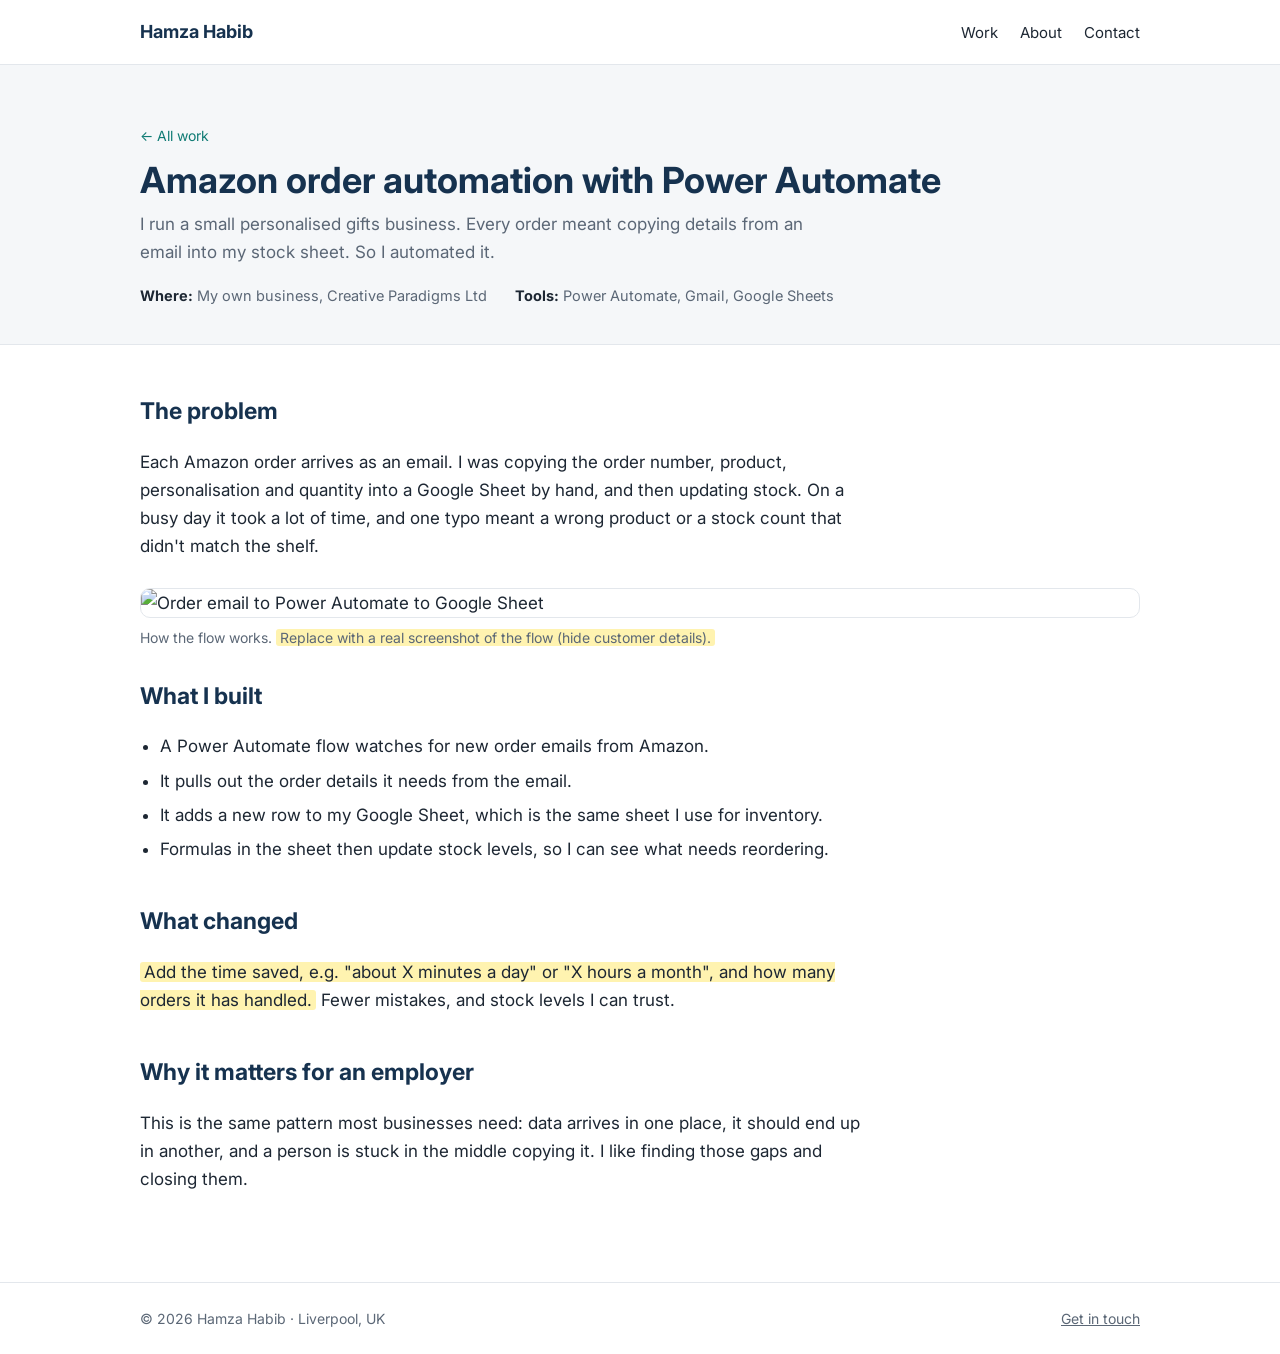
==== amazon-order-automation.html @ 069a05da "Add files via upload" ====
<!doctype html>
<html lang="en">
<head>
<meta charset="utf-8">
<meta name="viewport" content="width=device-width, initial-scale=1">
<title>Amazon order automation with Power Automate | Hamza Habib</title>
<meta name="description" content="Automating Amazon order emails into a Google Sheets inventory system with Power Automate.">
<link rel="preconnect" href="https://fonts.googleapis.com">
<link href="https://fonts.googleapis.com/css2?family=Inter:wght@400;600;700&display=swap" rel="stylesheet">
<link rel="stylesheet" href="style.css">
</head>
<body>
<header class="top"><div class="wrap">
<a class="logo" href="index.html">Hamza Habib</a>
<nav><a href="index.html#work">Work</a><a href="index.html#about" class="hide-sm">About</a><a href="index.html#contact">Contact</a></nav>
</div></header>
<div class="case-head"><div class="wrap">
<a class="back" href="index.html#work">← All work</a>
<h1>Amazon order automation with Power Automate</h1>
<p>I run a small personalised gifts business. Every order meant copying details from an email into my stock sheet. So I automated it.</p>
<div class="facts"><span><b>Where:</b> My own business, Creative Paradigms Ltd</span><span><b>Tools:</b> Power Automate, Gmail, Google Sheets</span></div>
</div></div>
<div class="case"><div class="wrap">
<div class="text">
<h2>The problem</h2>
<p>Each Amazon order arrives as an email. I was copying the order number, product, personalisation and quantity into a Google Sheet by hand, and then updating stock. On a busy day it took a lot of time, and one typo meant a wrong product or a stock count that didn't match the shelf.</p>
</div>

<figure><img src="images/amazon-automation-placeholder.svg" alt="Order email to Power Automate to Google Sheet">
<figcaption>How the flow works. <span class="todo">Replace with a real screenshot of the flow (hide customer details).</span></figcaption></figure>

<div class="text">
<h2>What I built</h2>
<ul>
<li>A Power Automate flow watches for new order emails from Amazon.</li>
<li>It pulls out the order details it needs from the email.</li>
<li>It adds a new row to my Google Sheet, which is the same sheet I use for inventory.</li>
<li>Formulas in the sheet then update stock levels, so I can see what needs reordering.</li>
</ul>

<h2>What changed</h2>
<p><span class="todo">Add the time saved, e.g. "about X minutes a day" or "X hours a month", and how many orders it has handled.</span> Fewer mistakes, and stock levels I can trust.</p>

<h2>Why it matters for an employer</h2>
<p>This is the same pattern most businesses need: data arrives in one place, it should end up in another, and a person is stuck in the middle copying it. I like finding those gaps and closing them.</p>
</div>
</div></div>
<footer><div class="wrap"><span>© 2026 Hamza Habib · Liverpool, UK</span><a href="index.html#contact">Get in touch</a></div></footer>
</body>
</html>
---- style.css ----
:root {
  --ink: #1d2733;
  --muted: #5b6776;
  --line: #e3e7ec;
  --bg: #ffffff;
  --soft: #f5f7f9;
  --accent: #0f7b74;
  --accent-dark: #0b5c57;
  --navy: #16324f;
  --todo: #fff3b0;
}

* { box-sizing: border-box; }

body {
  margin: 0;
  font-family: "Inter", system-ui, -apple-system, "Segoe UI", Roboto, sans-serif;
  color: var(--ink);
  background: var(--bg);
  line-height: 1.65;
  font-size: 17px;
}

img { max-width: 100%; display: block; }
a { color: var(--accent); }
a:hover { color: var(--accent-dark); }

.wrap { max-width: 1040px; margin: 0 auto; padding: 0 20px; }

/* Header */
header.top {
  border-bottom: 1px solid var(--line);
  background: #fff;
  position: sticky; top: 0; z-index: 10;
}
header.top .wrap {
  display: flex; align-items: center; justify-content: space-between;
  height: 64px; gap: 16px;
}
.logo { font-weight: 700; color: var(--navy); text-decoration: none; font-size: 18px; }
nav a {
  color: var(--ink); text-decoration: none; margin-left: 22px; font-size: 15px;
}
nav a:hover { color: var(--accent); }

/* Hero */
.hero { padding: 72px 0 56px; background: var(--soft); border-bottom: 1px solid var(--line); }
.hero h1 { font-size: 44px; line-height: 1.15; margin: 0 0 10px; color: var(--navy); }
.hero .role { font-size: 20px; color: var(--accent-dark); font-weight: 600; margin: 0 0 18px; }
.hero p.intro { max-width: 680px; color: var(--muted); margin: 0 0 28px; }
.btns { display: flex; gap: 12px; flex-wrap: wrap; }
.btn {
  display: inline-block; padding: 11px 20px; border-radius: 8px;
  background: var(--accent); color: #fff; text-decoration: none; font-weight: 600; font-size: 15px;
}
.btn:hover { background: var(--accent-dark); color: #fff; }
.btn.ghost { background: transparent; color: var(--accent-dark); border: 1.5px solid var(--accent); }
.btn.ghost:hover { background: #e8f4f3; }

.stats {
  display: grid; grid-template-columns: repeat(4, 1fr); gap: 16px; margin-top: 44px;
}
.stat { background: #fff; border: 1px solid var(--line); border-radius: 10px; padding: 16px 18px; }
.stat b { display: block; font-size: 24px; color: var(--navy); }
.stat span { font-size: 14px; color: var(--muted); }

/* Sections */
section { padding: 64px 0; }
section.alt { background: var(--soft); border-top: 1px solid var(--line); border-bottom: 1px solid var(--line); }
h2 { font-size: 30px; margin: 0 0 8px; color: var(--navy); }
.lead { color: var(--muted); margin: 0 0 32px; max-width: 680px; }

/* Cards */
.cards { display: grid; grid-template-columns: repeat(2, 1fr); gap: 22px; }
.card {
  border: 1px solid var(--line); border-radius: 12px; overflow: hidden; background: #fff;
  display: flex; flex-direction: column; text-decoration: none; color: var(--ink);
  transition: box-shadow .15s, transform .15s;
}
a.card:hover { box-shadow: 0 8px 24px rgba(22,50,79,.10); transform: translateY(-2px); color: var(--ink); }
.card .thumb { aspect-ratio: 16/9; background: #eef1f4; overflow: hidden; border-bottom: 1px solid var(--line); }
.card .thumb img { width: 100%; height: 100%; object-fit: cover; object-position: top left; }
.card .body { padding: 20px 22px 22px; }
.card h3 { margin: 0 0 6px; font-size: 20px; color: var(--navy); }
.card p { margin: 0 0 12px; color: var(--muted); font-size: 15.5px; }
.tags { display: flex; flex-wrap: wrap; gap: 6px; }
.tag { font-size: 12.5px; background: #e8f4f3; color: var(--accent-dark); padding: 3px 9px; border-radius: 20px; }
.more { font-weight: 600; font-size: 15px; color: var(--accent); margin-top: 12px; display: inline-block; }

.small-cards { display: grid; grid-template-columns: repeat(3, 1fr); gap: 18px; }
.small-cards .card .body { padding: 18px 20px; }
.small-cards h3 { font-size: 17px; }

/* About */
.about-grid { display: grid; grid-template-columns: 1.4fr 1fr; gap: 48px; }
.about-grid ul { padding-left: 18px; margin: 0; }
.about-grid li { margin-bottom: 6px; }
.skills h3 { font-size: 16px; margin: 0 0 6px; color: var(--navy); }
.skills p { margin: 0 0 18px; color: var(--muted); font-size: 15.5px; }

/* Case study pages */
.case-head { padding: 56px 0 36px; background: var(--soft); border-bottom: 1px solid var(--line); }
.case-head .back { font-size: 14px; text-decoration: none; }
.case-head h1 { font-size: 36px; margin: 10px 0 8px; color: var(--navy); line-height: 1.2; }
.case-head p { color: var(--muted); max-width: 700px; margin: 0 0 16px; }
.facts { display: flex; flex-wrap: wrap; gap: 10px 28px; font-size: 14.5px; color: var(--muted); margin-top: 18px; }
.facts b { color: var(--ink); }

.case { padding: 48px 0 72px; }
.case .text { max-width: 720px; }
.case h2 { font-size: 23px; margin: 40px 0 10px; }
.case h2:first-child { margin-top: 0; }
.case ul { padding-left: 20px; }
.case li { margin-bottom: 6px; }
figure { margin: 28px 0; }
figure img { border: 1px solid var(--line); border-radius: 10px; }
figcaption { font-size: 14px; color: var(--muted); margin-top: 8px; }

.numbers { display: grid; grid-template-columns: repeat(4, 1fr); gap: 14px; margin: 18px 0 8px; }
.numbers div { border: 1px solid var(--line); border-radius: 10px; padding: 14px 16px; }
.numbers b { display: block; font-size: 22px; color: var(--navy); }
.numbers span { font-size: 13.5px; color: var(--muted); }

.note { background: var(--soft); border-left: 3px solid var(--accent); padding: 12px 16px; font-size: 15px; color: var(--muted); border-radius: 0 8px 8px 0; }

/* Things Hamza still needs to fill in. Remove the class once done. */
.todo { background: var(--todo); padding: 0 4px; border-radius: 3px; }

/* Contact + footer */
.contact { text-align: center; }
.contact .btns { justify-content: center; }
footer { border-top: 1px solid var(--line); padding: 24px 0; font-size: 14px; color: var(--muted); }
footer .wrap { display: flex; justify-content: space-between; flex-wrap: wrap; gap: 8px; }
footer a { color: var(--muted); }

@media (max-width: 820px) {
  body { font-size: 16px; }
  .hero { padding: 48px 0 40px; }
  .hero h1 { font-size: 34px; }
  .stats, .numbers { grid-template-columns: repeat(2, 1fr); }
  .cards, .small-cards, .about-grid { grid-template-columns: 1fr; }
  .about-grid { gap: 24px; }
  nav a { margin-left: 14px; font-size: 14px; }
  nav a.hide-sm { display: none; }
  .case-head h1 { font-size: 28px; }
  section { padding: 48px 0; }
}
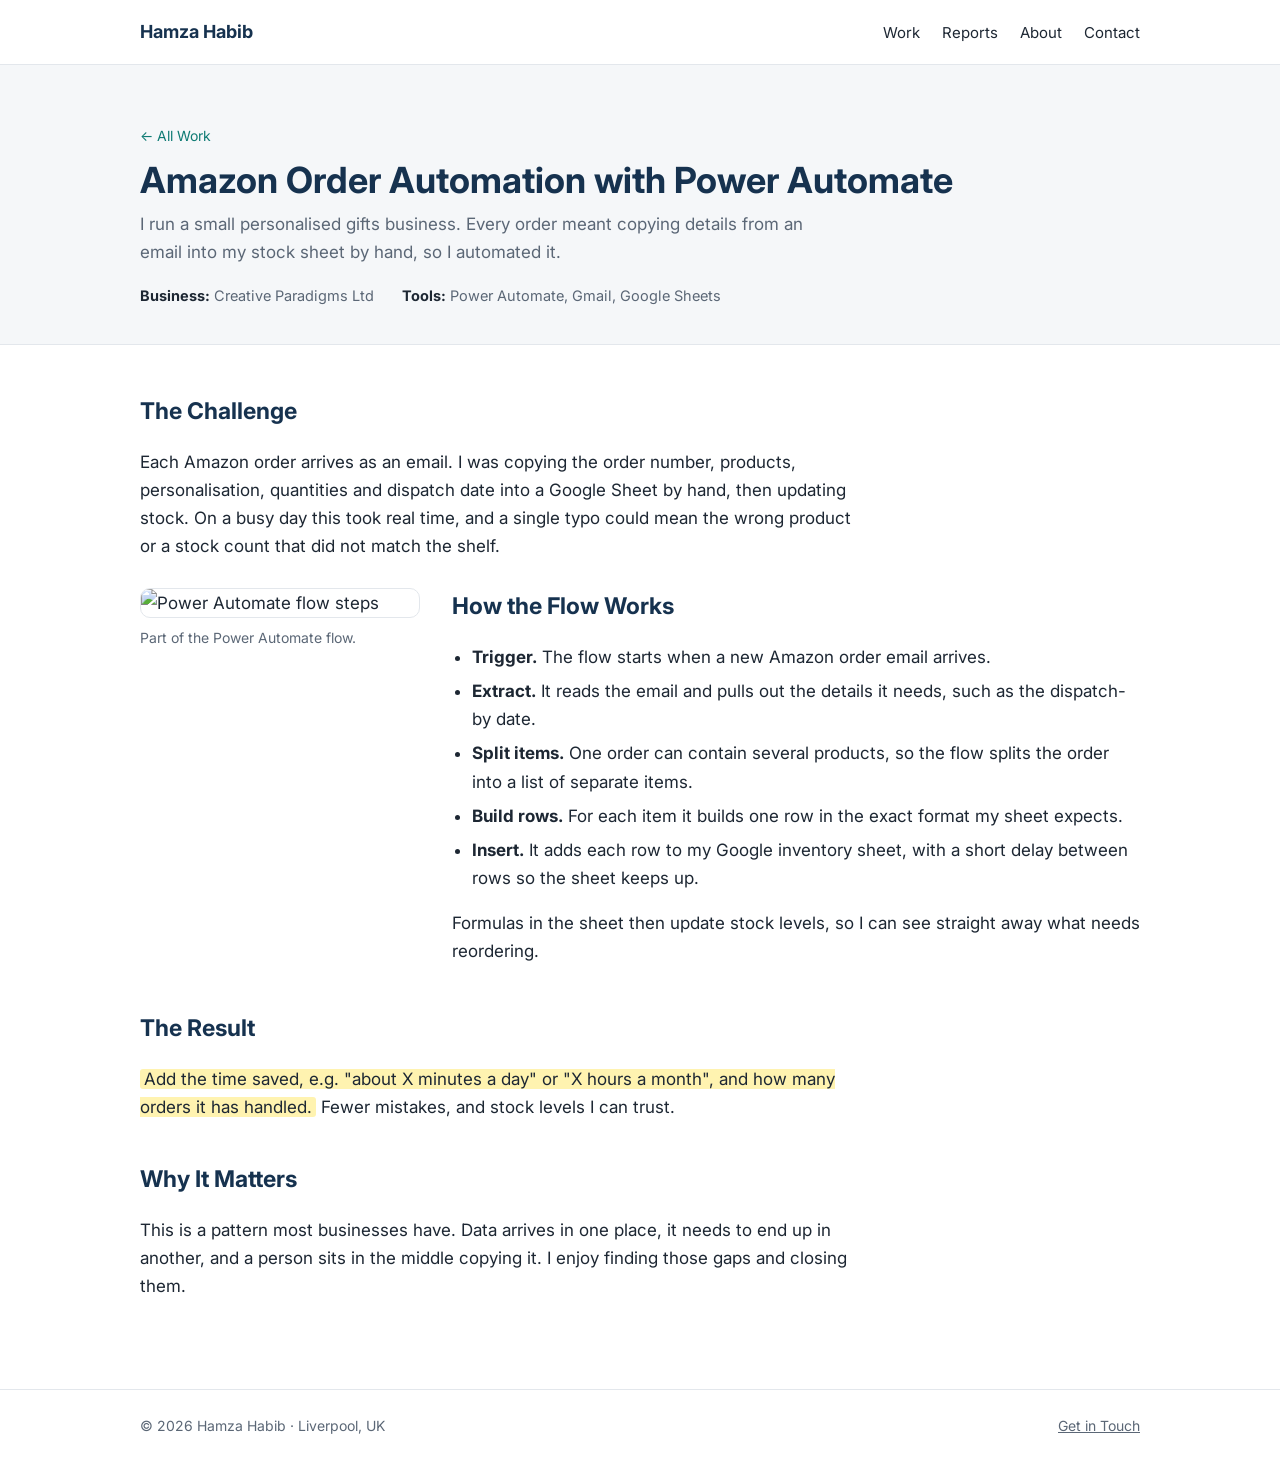
==== commit c3833e2b: "Add files via upload" ====
--- a/amazon-order-automation.html
+++ b/amazon-order-automation.html
@@ -3,7 +3,7 @@
 <head>
 <meta charset="utf-8">
 <meta name="viewport" content="width=device-width, initial-scale=1">
-<title>Amazon order automation with Power Automate | Hamza Habib</title>
+<title>Amazon Order Automation | Hamza Habib</title>
 <meta name="description" content="Automating Amazon order emails into a Google Sheets inventory system with Power Automate.">
 <link rel="preconnect" href="https://fonts.googleapis.com">
 <link href="https://fonts.googleapis.com/css2?family=Inter:wght@400;600;700&display=swap" rel="stylesheet">
@@ -12,39 +12,44 @@
 <body>
 <header class="top"><div class="wrap">
 <a class="logo" href="index.html">Hamza Habib</a>
-<nav><a href="index.html#work">Work</a><a href="index.html#about" class="hide-sm">About</a><a href="index.html#contact">Contact</a></nav>
+<nav><a href="index.html#work">Work</a><a href="index.html#reports" class="hide-sm">Reports</a><a href="index.html#about" class="hide-sm">About</a><a href="index.html#contact">Contact</a></nav>
 </div></header>
 <div class="case-head"><div class="wrap">
-<a class="back" href="index.html#work">← All work</a>
-<h1>Amazon order automation with Power Automate</h1>
-<p>I run a small personalised gifts business. Every order meant copying details from an email into my stock sheet. So I automated it.</p>
-<div class="facts"><span><b>Where:</b> My own business, Creative Paradigms Ltd</span><span><b>Tools:</b> Power Automate, Gmail, Google Sheets</span></div>
+<a class="back" href="index.html#work">← All Work</a>
+<h1>Amazon Order Automation with Power Automate</h1>
+<p>I run a small personalised gifts business. Every order meant copying details from an email into my stock sheet by hand, so I automated it.</p>
+<div class="facts"><span><b>Business:</b> Creative Paradigms Ltd</span><span><b>Tools:</b> Power Automate, Gmail, Google Sheets</span></div>
 </div></div>
 <div class="case"><div class="wrap">
 <div class="text">
-<h2>The problem</h2>
-<p>Each Amazon order arrives as an email. I was copying the order number, product, personalisation and quantity into a Google Sheet by hand, and then updating stock. On a busy day it took a lot of time, and one typo meant a wrong product or a stock count that didn't match the shelf.</p>
+<h2>The Challenge</h2>
+<p>Each Amazon order arrives as an email. I was copying the order number, products, personalisation, quantities and dispatch date into a Google Sheet by hand, then updating stock. On a busy day this took real time, and a single typo could mean the wrong product or a stock count that did not match the shelf.</p>
 </div>
 
-<figure><img src="images/amazon-automation-placeholder.svg" alt="Order email to Power Automate to Google Sheet">
-<figcaption>How the flow works. <span class="todo">Replace with a real screenshot of the flow (hide customer details).</span></figcaption></figure>
+<div class="flow-wrap">
+<figure style="margin:0"><img src="images/amazon-flow.png" alt="Power Automate flow steps">
+<figcaption>Part of the Power Automate flow.</figcaption></figure>
+<div class="text">
+<h2 style="margin-top:0">How the Flow Works</h2>
+<ul>
+<li><b>Trigger.</b> The flow starts when a new Amazon order email arrives.</li>
+<li><b>Extract.</b> It reads the email and pulls out the details it needs, such as the dispatch-by date.</li>
+<li><b>Split items.</b> One order can contain several products, so the flow splits the order into a list of separate items.</li>
+<li><b>Build rows.</b> For each item it builds one row in the exact format my sheet expects.</li>
+<li><b>Insert.</b> It adds each row to my Google inventory sheet, with a short delay between rows so the sheet keeps up.</li>
+</ul>
+<p>Formulas in the sheet then update stock levels, so I can see straight away what needs reordering.</p>
+</div>
+</div>
 
 <div class="text">
-<h2>What I built</h2>
-<ul>
-<li>A Power Automate flow watches for new order emails from Amazon.</li>
-<li>It pulls out the order details it needs from the email.</li>
-<li>It adds a new row to my Google Sheet, which is the same sheet I use for inventory.</li>
-<li>Formulas in the sheet then update stock levels, so I can see what needs reordering.</li>
-</ul>
-
-<h2>What changed</h2>
+<h2>The Result</h2>
 <p><span class="todo">Add the time saved, e.g. "about X minutes a day" or "X hours a month", and how many orders it has handled.</span> Fewer mistakes, and stock levels I can trust.</p>
 
-<h2>Why it matters for an employer</h2>
-<p>This is the same pattern most businesses need: data arrives in one place, it should end up in another, and a person is stuck in the middle copying it. I like finding those gaps and closing them.</p>
+<h2>Why It Matters</h2>
+<p>This is a pattern most businesses have. Data arrives in one place, it needs to end up in another, and a person sits in the middle copying it. I enjoy finding those gaps and closing them.</p>
 </div>
 </div></div>
-<footer><div class="wrap"><span>© 2026 Hamza Habib · Liverpool, UK</span><a href="index.html#contact">Get in touch</a></div></footer>
+<footer><div class="wrap"><span>© 2026 Hamza Habib · Liverpool, UK</span><a href="index.html#contact">Get in Touch</a></div></footer>
 </body>
 </html>
--- a/style.css
+++ b/style.css
@@ -47,7 +47,8 @@
 .hero { padding: 72px 0 56px; background: var(--soft); border-bottom: 1px solid var(--line); }
 .hero h1 { font-size: 44px; line-height: 1.15; margin: 0 0 10px; color: var(--navy); }
 .hero .role { font-size: 20px; color: var(--accent-dark); font-weight: 600; margin: 0 0 18px; }
-.hero p.intro { max-width: 680px; color: var(--muted); margin: 0 0 28px; }
+.hero p.intro { max-width: 720px; color: var(--muted); margin: 0 0 14px; }
+.hero .btns { margin-top: 26px; }
 .btns { display: flex; gap: 12px; flex-wrap: wrap; }
 .btn {
   display: inline-block; padding: 11px 20px; border-radius: 8px;
@@ -60,7 +61,7 @@
 .stats {
   display: grid; grid-template-columns: repeat(4, 1fr); gap: 16px; margin-top: 44px;
 }
-.stat { background: #fff; border: 1px solid var(--line); border-radius: 10px; padding: 16px 18px; }
+.stat { background: #fff; border: 1px solid var(--line); border-radius: 10px; padding: 18px 14px; text-align: center; display: flex; flex-direction: column; justify-content: center; }
 .stat b { display: block; font-size: 24px; color: var(--navy); }
 .stat span { font-size: 14px; color: var(--muted); }
 
@@ -91,6 +92,16 @@
 .small-cards .card .body { padding: 18px 20px; }
 .small-cards h3 { font-size: 17px; }
 
+/* Report covers */
+.covers { display: grid; grid-template-columns: repeat(6, 1fr); gap: 18px; }
+.cover { display: block; text-decoration: none; color: var(--ink); }
+.cover img { width: 100%; aspect-ratio: 3/4; object-fit: cover; border-radius: 6px; border: 1px solid var(--line); box-shadow: 0 4px 14px rgba(22,50,79,.10); transition: transform .15s; }
+a.cover:hover img { transform: translateY(-3px); }
+.cover span { display: block; text-align: center; font-size: 14px; font-weight: 600; margin-top: 8px; }
+.cover em { font-style: normal; color: var(--accent); font-weight: 600; margin-left: 4px; }
+.small-cards .card .thumb { aspect-ratio: 16/9; }
+.small-cards .card .thumb img { object-position: center; }
+
 /* About */
 .about-grid { display: grid; grid-template-columns: 1.4fr 1fr; gap: 48px; }
 .about-grid ul { padding-left: 18px; margin: 0; }
@@ -117,7 +128,7 @@
 figcaption { font-size: 14px; color: var(--muted); margin-top: 8px; }
 
 .numbers { display: grid; grid-template-columns: repeat(4, 1fr); gap: 14px; margin: 18px 0 8px; }
-.numbers div { border: 1px solid var(--line); border-radius: 10px; padding: 14px 16px; }
+.numbers div { border: 1px solid var(--line); border-radius: 10px; padding: 14px 12px; text-align: center; }
 .numbers b { display: block; font-size: 22px; color: var(--navy); }
 .numbers span { font-size: 13.5px; color: var(--muted); }
 
@@ -139,9 +150,15 @@
   .hero h1 { font-size: 34px; }
   .stats, .numbers { grid-template-columns: repeat(2, 1fr); }
   .cards, .small-cards, .about-grid { grid-template-columns: 1fr; }
+  .covers { grid-template-columns: repeat(3, 1fr); gap: 14px; }
+  .stat b { font-size: 20px; }
   .about-grid { gap: 24px; }
   nav a { margin-left: 14px; font-size: 14px; }
   nav a.hide-sm { display: none; }
   .case-head h1 { font-size: 28px; }
   section { padding: 48px 0; }
 }
+
+.figrow { display: grid; grid-template-columns: 1fr 1fr; gap: 20px; align-items: start; }
+.flow-wrap { display: grid; grid-template-columns: 280px 1fr; gap: 32px; align-items: start; margin: 28px 0; }
+@media (max-width: 820px) { .figrow, .flow-wrap { grid-template-columns: 1fr; } .flow-wrap img { max-width: 280px; } }
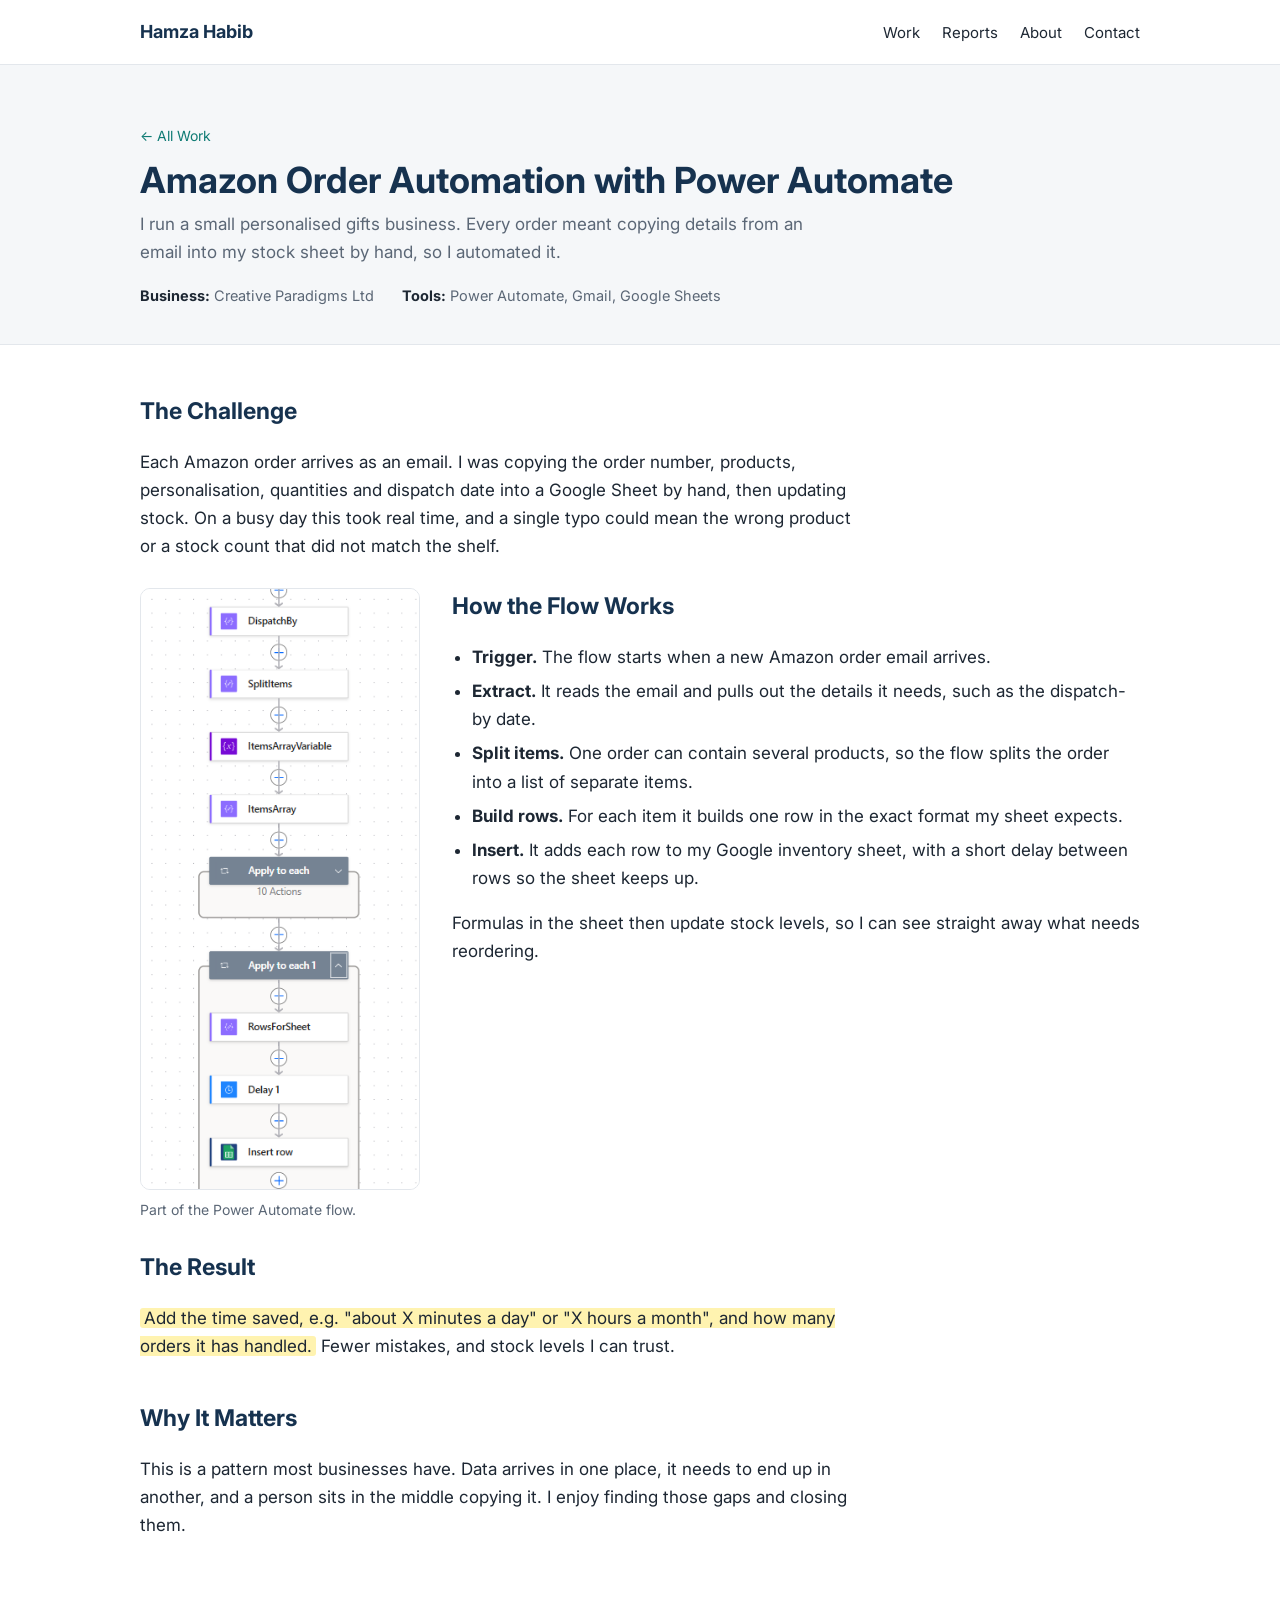
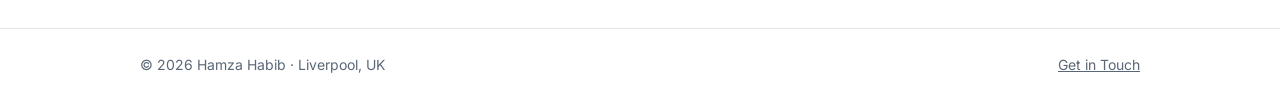
==== commit ee19d52f: "Add files via upload" ====
--- a/amazon-order-automation.html
+++ b/amazon-order-automation.html
@@ -27,7 +27,7 @@
 </div>
 
 <div class="flow-wrap">
-<figure style="margin:0"><img src="images/amazon-flow.png" alt="Power Automate flow steps">
+<figure style="margin:0"><img src="amazon-flow.png" alt="Power Automate flow steps">
 <figcaption>Part of the Power Automate flow.</figcaption></figure>
 <div class="text">
 <h2 style="margin-top:0">How the Flow Works</h2>
--- a/style.css
+++ b/style.css
@@ -162,3 +162,5 @@
 .figrow { display: grid; grid-template-columns: 1fr 1fr; gap: 20px; align-items: start; }
 .flow-wrap { display: grid; grid-template-columns: 280px 1fr; gap: 32px; align-items: start; margin: 28px 0; }
 @media (max-width: 820px) { .figrow, .flow-wrap { grid-template-columns: 1fr; } .flow-wrap img { max-width: 280px; } }
+
+.case h3 { font-size: 18px; margin: 26px 0 6px; color: var(--navy); }
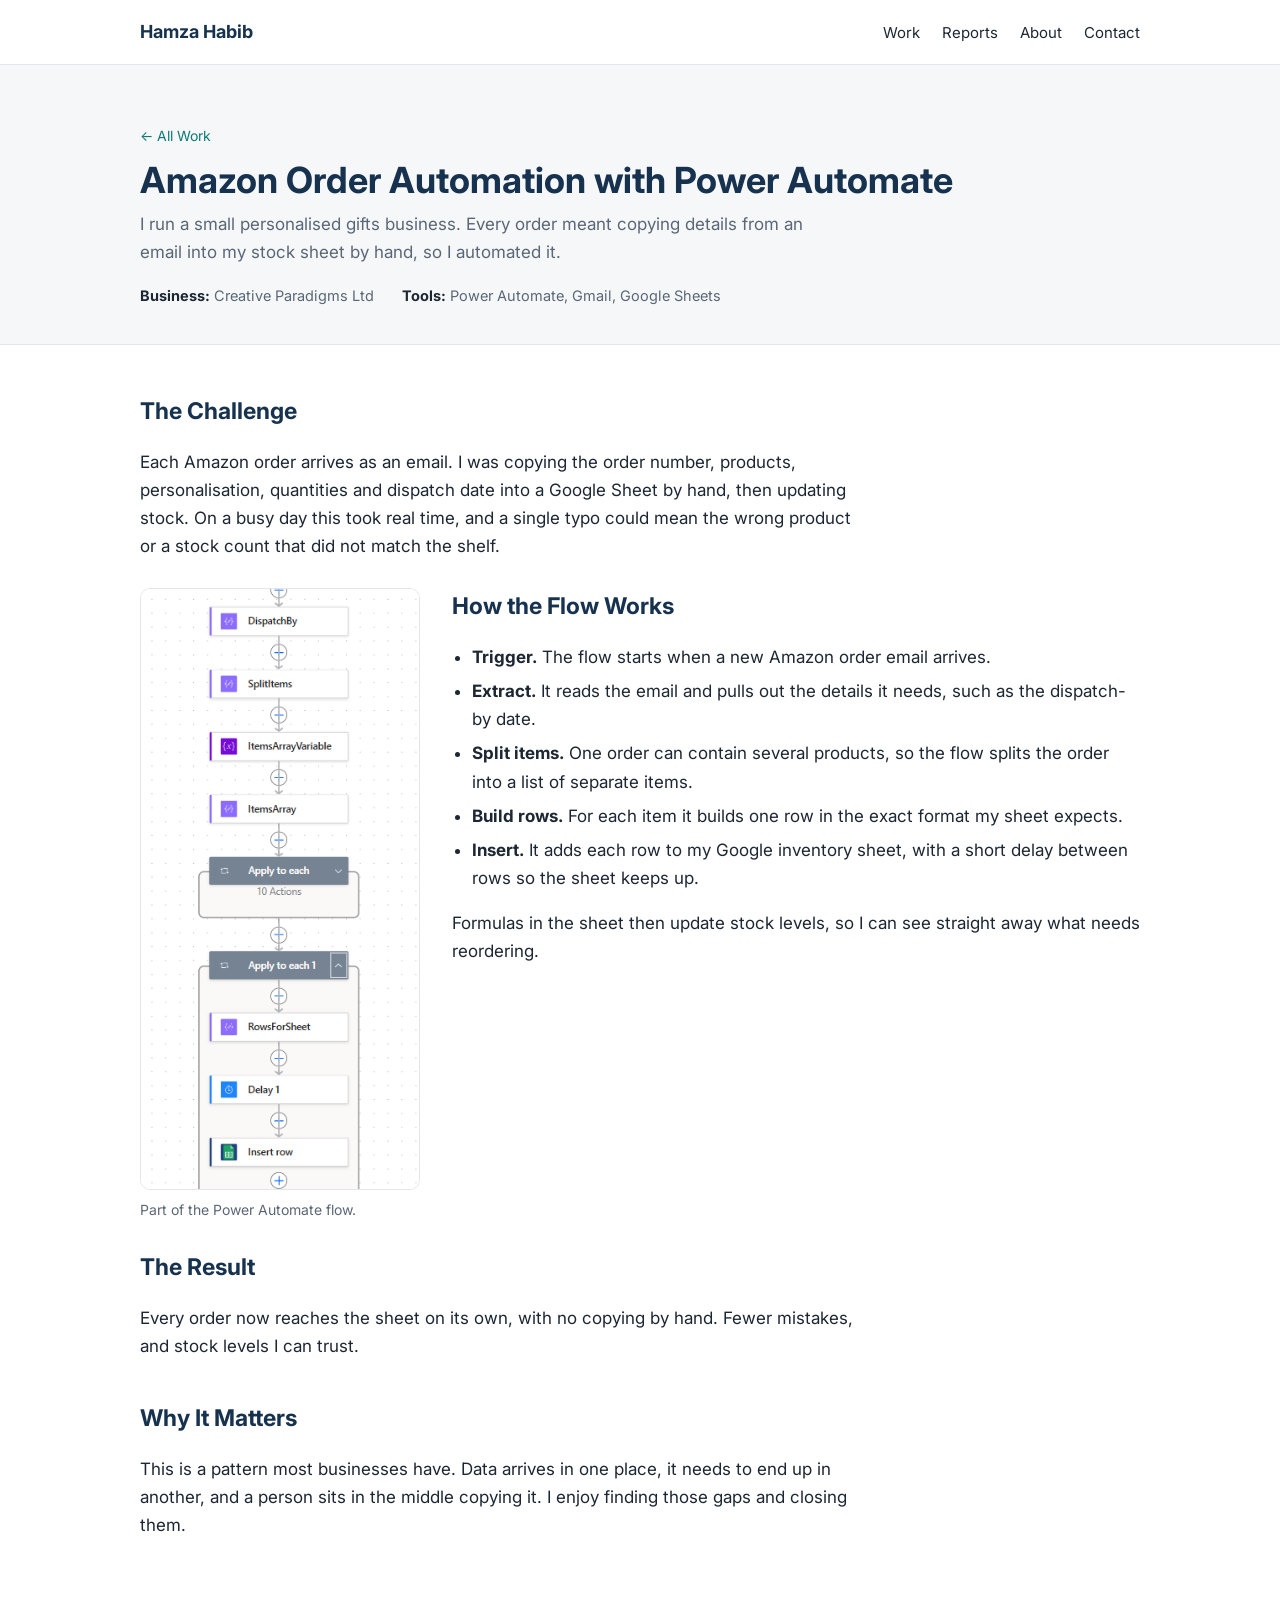
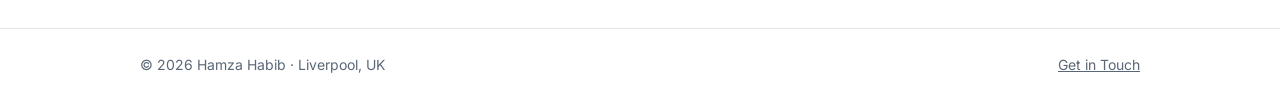
==== commit 8e22a596: "Add files via upload" ====
--- a/amazon-order-automation.html
+++ b/amazon-order-automation.html
@@ -44,7 +44,7 @@
 
 <div class="text">
 <h2>The Result</h2>
-<p><span class="todo">Add the time saved, e.g. "about X minutes a day" or "X hours a month", and how many orders it has handled.</span> Fewer mistakes, and stock levels I can trust.</p>
+<p>Every order now reaches the sheet on its own, with no copying by hand. Fewer mistakes, and stock levels I can trust.</p>
 
 <h2>Why It Matters</h2>
 <p>This is a pattern most businesses have. Data arrives in one place, it needs to end up in another, and a person sits in the middle copying it. I enjoy finding those gaps and closing them.</p>
